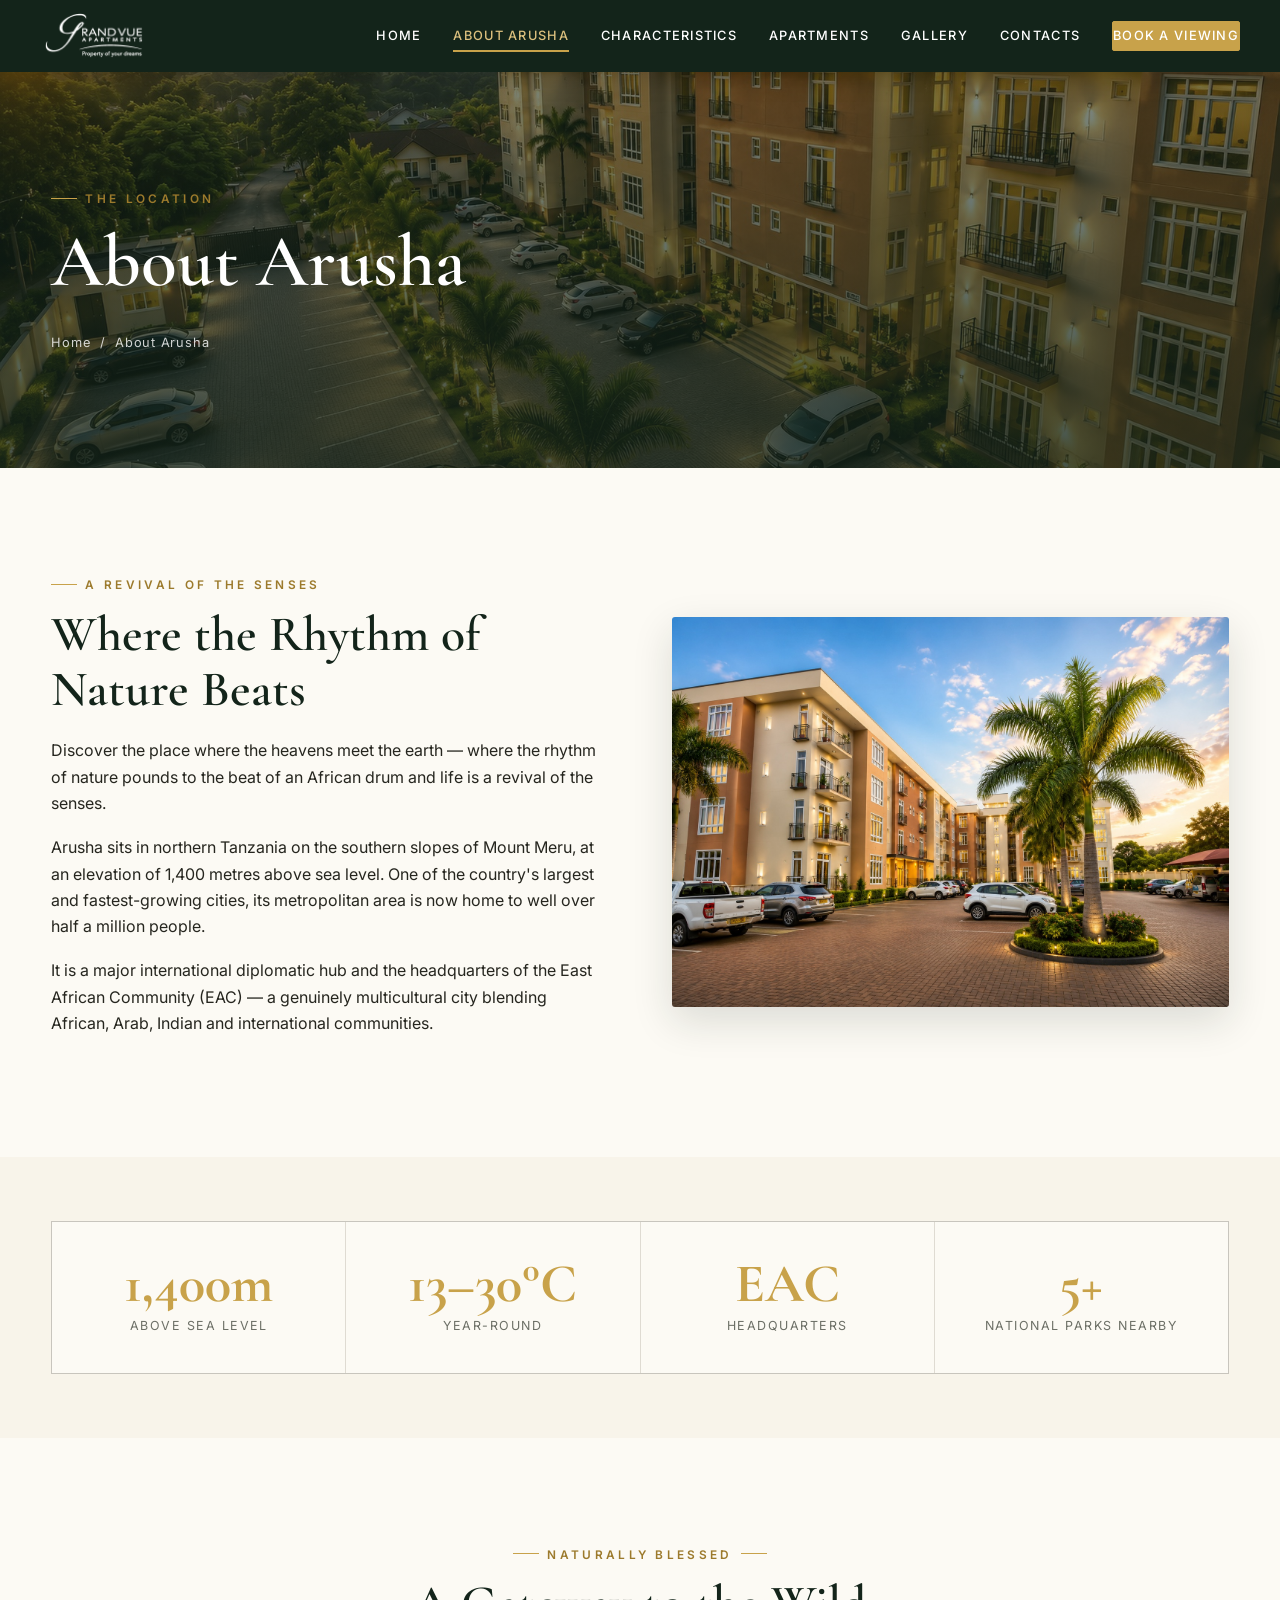
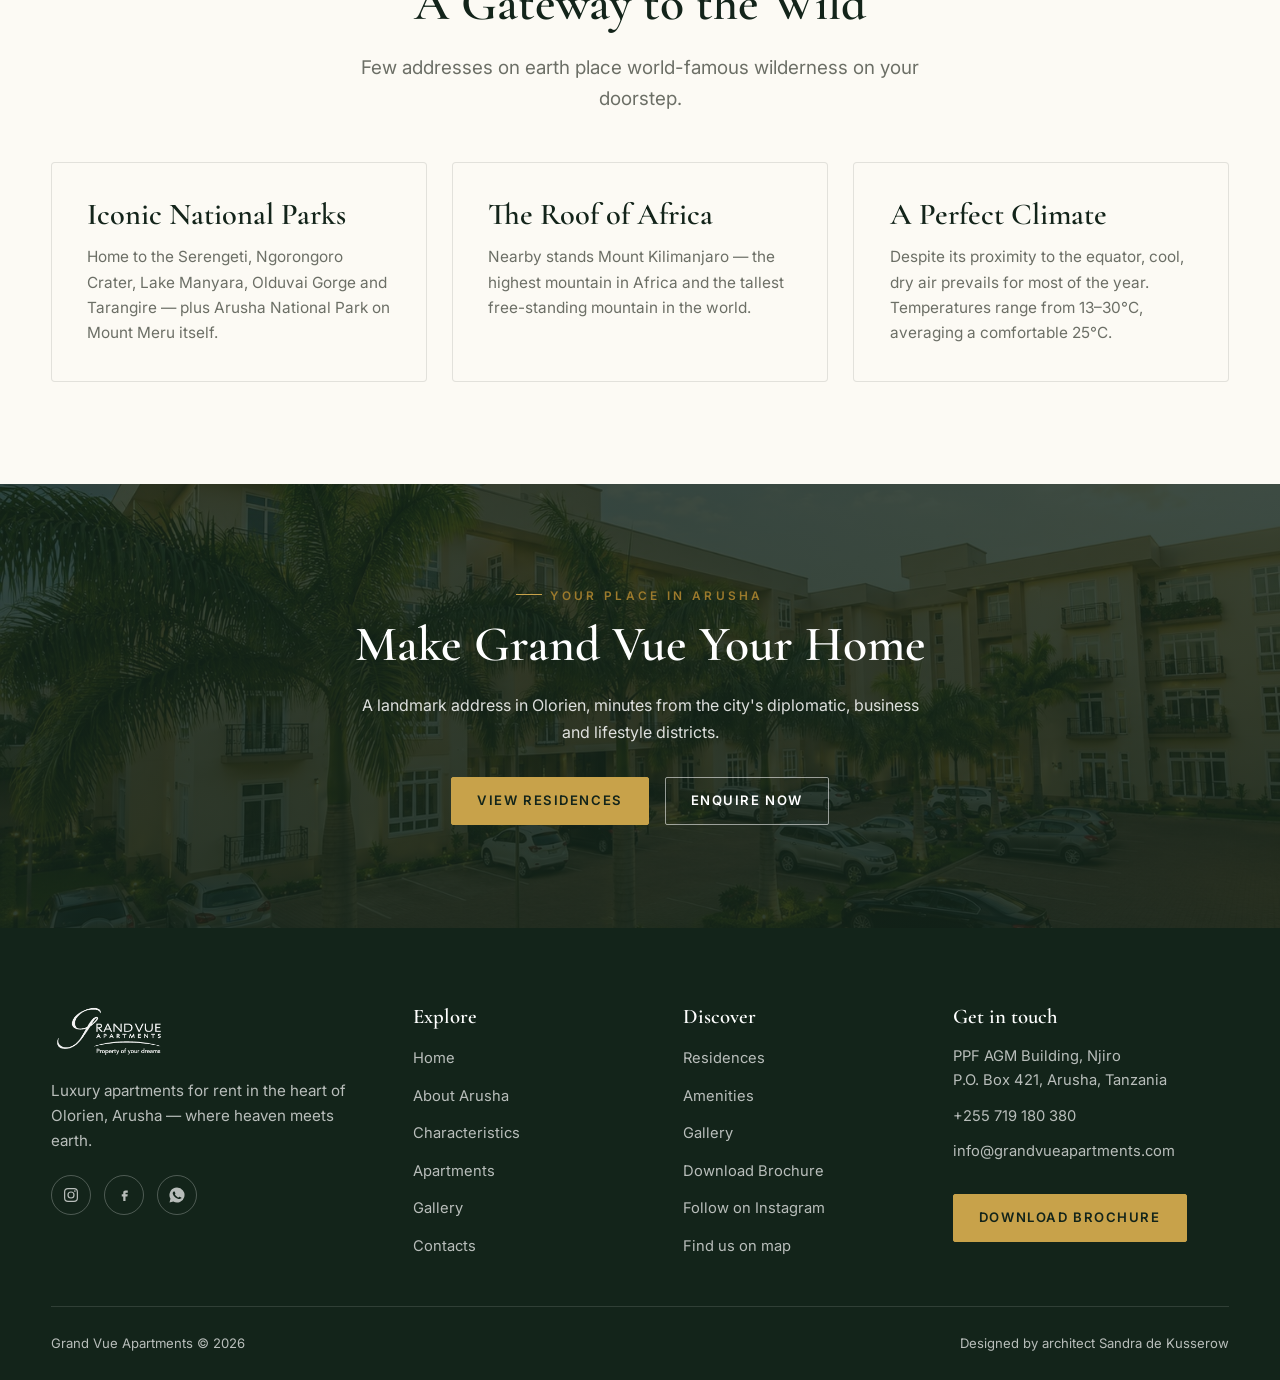
==== about-arusha.html @ 09682415 "Grand Vue site refresh: rental focus, real photography, Instagram integration - Replace old renders " ====
<!DOCTYPE html>
<html lang="en">
<head>
<meta charset="utf-8">
<meta name="viewport" content="width=device-width,initial-scale=1">
<title>About Arusha | Grand Vue Apartments</title>
<meta name="description" content="Arusha — the cool-climate capital of northern Tanzania, headquarters of the East African Community and gateway to the Serengeti, Ngorongoro and Mt. Kilimanjaro.">
<link rel="icon" href="assets/img/logo.png">
<link rel="preconnect" href="https://fonts.googleapis.com">
<link rel="preconnect" href="https://fonts.gstatic.com" crossorigin>
<link href="https://fonts.googleapis.com/css2?family=Cormorant+Garamond:ital,wght@0,500;0,600;1,500;1,600&family=Inter:wght@400;500;600&display=swap" rel="stylesheet">
<link rel="stylesheet" href="assets/css/style.css">
</head>
<body data-page="about-arusha.html" data-solid-header>

<section class="page-banner" style="background-image:url('assets/img/grand-vue-apartments-exterior-aerial-sunset.jpg')">
  <div class="container">
    <span class="eyebrow">The Location</span>
    <h1>About Arusha</h1>
    <p class="crumbs"><a href="index.html">Home</a> &nbsp;/&nbsp; About Arusha</p>
  </div>
</section>

<section class="section">
  <div class="container split">
    <div data-reveal>
      <span class="eyebrow">A Revival of the Senses</span>
      <h2>Where the Rhythm of Nature Beats</h2>
      <p>Discover the place where the heavens meet the earth — where the rhythm of nature pounds to the beat of an African drum and life is a revival of the senses.</p>
      <p>Arusha sits in northern Tanzania on the southern slopes of Mount Meru, at an elevation of 1,400 metres above sea level. One of the country's largest and fastest-growing cities, its metropolitan area is now home to well over half a million people.</p>
      <p>It is a major international diplomatic hub and the headquarters of the East African Community (EAC) — a genuinely multicultural city blending African, Arab, Indian and international communities.</p>
    </div>
    <div class="split-media" data-reveal data-delay="1">
      <img src="assets/img/grand-vue-apartments-exterior-palm-courtyard.jpg" alt="Arusha residential setting at Grand Vue Apartments">
    </div>
  </div>
</section>

<section class="section tight bg-cream">
  <div class="container">
    <div class="stats" data-reveal>
      <div class="stat"><b>1,400m</b><span>Above Sea Level</span></div>
      <div class="stat"><b>13&ndash;30&deg;C</b><span>Year-Round</span></div>
      <div class="stat"><b>EAC</b><span>Headquarters</span></div>
      <div class="stat"><b>5+</b><span>National Parks Nearby</span></div>
    </div>
  </div>
</section>

<section class="section">
  <div class="container">
    <div class="center" data-reveal style="max-width:640px;margin-inline:auto;margin-bottom:3rem">
      <span class="eyebrow">Naturally Blessed</span>
      <h2>A Gateway to the Wild</h2>
      <p class="lead">Few addresses on earth place world-famous wilderness on your doorstep.</p>
    </div>
    <div class="grid grid-3">
      <div class="card" data-reveal>
        <h3>Iconic National Parks</h3>
        <p>Home to the Serengeti, Ngorongoro Crater, Lake Manyara, Olduvai Gorge and Tarangire — plus Arusha National Park on Mount Meru itself.</p>
      </div>
      <div class="card" data-reveal data-delay="1">
        <h3>The Roof of Africa</h3>
        <p>Nearby stands Mount Kilimanjaro — the highest mountain in Africa and the tallest free-standing mountain in the world.</p>
      </div>
      <div class="card" data-reveal data-delay="2">
        <h3>A Perfect Climate</h3>
        <p>Despite its proximity to the equator, cool, dry air prevails for most of the year. Temperatures range from 13&ndash;30&deg;C, averaging a comfortable 25&deg;C.</p>
      </div>
    </div>
  </div>
</section>

<section class="cta-band" style="background-image:url('assets/img/grand-vue-apartments-exterior-front.jpg')">
  <div class="container" data-reveal>
    <span class="eyebrow center" style="display:block">Your Place in Arusha</span>
    <h2>Make Grand Vue Your Home</h2>
    <p>A landmark address in Olorien, minutes from the city's diplomatic, business and lifestyle districts.</p>
    <div class="cta-actions">
      <a href="apartments.html" class="btn btn-gold">View Residences</a>
      <a href="contacts.html" class="btn btn-outline">Enquire Now</a>
    </div>
  </div>
</section>

<script src="assets/js/main.js"></script>
</body>
</html>
---- assets/css/style.css ----
/* ===========================================================
   Grand Vue Apartments — 2026 refresh
   Palette: deep forest green + brass gold + warm cream
   Type: Cormorant Garamond (display) + Inter (body)
   =========================================================== */

:root{
  --green-900:#13241a;
  --green-800:#1c3526;
  --green-700:#274a35;
  --green-600:#356147;
  --gold:#c8a24a;
  --gold-light:#dcc07e;
  --gold-dark:#9c7a2c;
  --cream:#f8f4ea;
  --sand:#efe6d4;
  --paper:#fcfaf4;
  --ink:#26261f;
  --muted:#6c6f66;
  --line:rgba(0,0,0,.10);
  --white:#ffffff;
  --shadow-sm:0 4px 18px rgba(19,36,26,.08);
  --shadow-md:0 14px 40px rgba(19,36,26,.14);
  --header-h:84px;
  --maxw:1200px;
  --ease:cubic-bezier(.22,.61,.36,1);
}

*,*::before,*::after{box-sizing:border-box}
html{scroll-behavior:smooth}
body{
  margin:0;
  font-family:"Inter",-apple-system,BlinkMacSystemFont,"Segoe UI",sans-serif;
  color:var(--ink);
  background:var(--paper);
  line-height:1.65;
  -webkit-font-smoothing:antialiased;
  overflow-x:hidden;
}
img{max-width:100%;display:block}
a{color:inherit;text-decoration:none}
h1,h2,h3,h4{font-family:"Cormorant Garamond",Georgia,serif;font-weight:600;line-height:1.12;margin:0 0 .4em;color:var(--green-900)}
h1{font-size:clamp(2.6rem,6vw,4.6rem)}
h2{font-size:clamp(2rem,4vw,3.1rem)}
h3{font-size:clamp(1.4rem,2.4vw,1.9rem)}
p{margin:0 0 1.1em}
.container{width:min(var(--maxw),92%);margin-inline:auto}
.eyebrow{
  font-family:"Inter",sans-serif;
  font-size:.74rem;letter-spacing:.28em;text-transform:uppercase;
  color:var(--gold-dark);font-weight:600;margin:0 0 .9em;display:inline-block;
}
.eyebrow::before{content:"";display:inline-block;width:26px;height:1px;background:var(--gold);vertical-align:middle;margin-right:.7em;transform:translateY(-2px)}
.lead{font-size:1.18rem;color:var(--muted)}
.center{text-align:center}
.center .eyebrow::after{content:"";display:inline-block;width:26px;height:1px;background:var(--gold);vertical-align:middle;margin-left:.7em;transform:translateY(-2px)}

/* ---------- Buttons ---------- */
.btn{
  display:inline-flex;align-items:center;gap:.55em;
  font-family:"Inter",sans-serif;font-weight:600;font-size:.82rem;
  letter-spacing:.12em;text-transform:uppercase;
  padding:.95em 1.9em;border-radius:2px;cursor:pointer;border:1px solid transparent;
  transition:all .35s var(--ease);
}
.btn-gold{background:var(--gold);color:var(--green-900);border-color:var(--gold)}
.btn-gold:hover{background:var(--gold-dark);border-color:var(--gold-dark);color:#fff;transform:translateY(-2px);box-shadow:var(--shadow-sm)}
.btn-outline{background:transparent;color:#fff;border-color:rgba(255,255,255,.55)}
.btn-outline:hover{background:#fff;color:var(--green-900);border-color:#fff;transform:translateY(-2px)}
.btn-dark{background:var(--green-800);color:#fff;border-color:var(--green-800)}
.btn-dark:hover{background:var(--green-900);transform:translateY(-2px);box-shadow:var(--shadow-sm)}
.btn-ghost{background:transparent;color:var(--green-800);border-color:var(--green-700)}
.btn-ghost:hover{background:var(--green-800);color:#fff;transform:translateY(-2px)}

/* ---------- Header ---------- */
.site-header{
  position:fixed;inset:0 0 auto 0;z-index:100;height:var(--header-h);
  display:flex;align-items:center;
  transition:background .4s var(--ease),box-shadow .4s var(--ease),height .4s var(--ease);
}
.site-header .container{display:flex;align-items:center;justify-content:space-between;gap:1.5rem;width:min(var(--maxw),94%)}
.brand{display:flex;align-items:center;gap:.7rem}
.brand img{height:50px;width:auto;filter:brightness(0) invert(1)}
.nav{display:flex;align-items:center;gap:2rem}
.nav a{
  font-size:.8rem;letter-spacing:.1em;text-transform:uppercase;font-weight:500;
  color:#fff;position:relative;padding:.3em 0;transition:color .3s;
}
.nav a::after{content:"";position:absolute;left:0;bottom:-2px;width:0;height:2px;background:var(--gold);transition:width .3s var(--ease)}
.nav a:hover::after,.nav a.active::after{width:100%}
.nav a.active{color:var(--gold-light)}
.header-cta{display:inline-flex}
/* scrolled state */
.site-header.scrolled{background:var(--green-900);box-shadow:0 6px 24px rgba(0,0,0,.18);height:72px}
/* solid header on interior pages before scroll */
.site-header.solid{background:var(--green-900)}

.nav-toggle{display:none;background:none;border:0;cursor:pointer;width:34px;height:26px;position:relative;z-index:120}
.nav-toggle span{position:absolute;left:0;height:2px;width:100%;background:#fff;transition:.3s var(--ease)}
.nav-toggle span:nth-child(1){top:2px}
.nav-toggle span:nth-child(2){top:12px}
.nav-toggle span:nth-child(3){top:22px}
body.nav-open .nav-toggle span:nth-child(1){top:12px;transform:rotate(45deg)}
body.nav-open .nav-toggle span:nth-child(2){opacity:0}
body.nav-open .nav-toggle span:nth-child(3){top:12px;transform:rotate(-45deg)}

/* ---------- Hero ---------- */
.hero{position:relative;min-height:100vh;display:flex;align-items:center;color:#fff;overflow:hidden}
.hero-slides{position:absolute;inset:0;z-index:0}
.hero-slide{position:absolute;inset:0;background-size:cover;background-position:center;opacity:0;transform:scale(1.08);transition:opacity 1.6s var(--ease),transform 7s linear}
.hero-slide.active{opacity:1;transform:scale(1)}
.hero::after{content:"";position:absolute;inset:0;z-index:1;
  background:linear-gradient(180deg,rgba(19,36,26,.60) 0%,rgba(19,36,26,.42) 38%,rgba(19,36,26,.62) 62%,rgba(19,36,26,.88) 100%)}
.hero-inner{position:relative;z-index:2;width:min(var(--maxw),92%);margin-inline:auto;padding-top:var(--header-h);max-width:880px}
.hero h1{color:#fff;text-shadow:0 2px 30px rgba(0,0,0,.35);margin-bottom:.3em}
.hero .eyebrow{color:var(--gold-light)}
.hero .eyebrow::before{background:var(--gold-light)}
.hero p{font-size:1.22rem;max-width:620px;color:rgba(255,255,255,.92);margin-bottom:2rem}
.hero-actions{display:flex;gap:1rem;flex-wrap:wrap}
.hero-dots{position:absolute;bottom:34px;left:50%;transform:translateX(-50%);z-index:3;display:flex;gap:.7rem}
.hero-dots button{width:11px;height:11px;border-radius:50%;border:1px solid #fff;background:transparent;cursor:pointer;padding:0;transition:.3s}
.hero-dots button.active{background:var(--gold);border-color:var(--gold);transform:scale(1.15)}
.scroll-cue{position:absolute;bottom:30px;right:5%;z-index:3;writing-mode:vertical-rl;font-size:.7rem;letter-spacing:.25em;text-transform:uppercase;color:rgba(255,255,255,.7);display:flex;align-items:center;gap:1rem}
.scroll-cue::after{content:"";width:1px;height:50px;background:rgba(255,255,255,.5);animation:cue 2s var(--ease) infinite}
@keyframes cue{0%{transform:scaleY(0);transform-origin:top}50%{transform:scaleY(1);transform-origin:top}51%{transform-origin:bottom}100%{transform:scaleY(0);transform-origin:bottom}}

/* ---------- Page banner (interior) ---------- */
.page-banner{position:relative;min-height:52vh;display:flex;align-items:center;color:#fff;background-size:cover;background-position:center;margin-bottom:0}
.page-banner::after{content:"";position:absolute;inset:0;background:linear-gradient(180deg,rgba(19,36,26,.5),rgba(19,36,26,.78))}
.page-banner .container{position:relative;z-index:2;padding-top:var(--header-h)}
.page-banner h1{color:#fff}
.crumbs{font-size:.8rem;letter-spacing:.06em;color:rgba(255,255,255,.8)}
.crumbs a:hover{color:var(--gold-light)}

/* ---------- Sections ---------- */
section{position:relative}
.section{padding:clamp(4rem,8vw,7rem) 0}
.section.tight{padding:clamp(3rem,5vw,4.5rem) 0}
.bg-cream{background:var(--cream)}
.bg-sand{background:var(--sand)}
.bg-green{background:var(--green-900);color:rgba(255,255,255,.85)}
.bg-green h1,.bg-green h2,.bg-green h3{color:#fff}
.bg-green .eyebrow{color:var(--gold-light)}

.split{display:grid;grid-template-columns:1fr 1fr;gap:clamp(2rem,5vw,4.5rem);align-items:center}
.split.reverse .split-media{order:2}
.split-media{position:relative}
.split-media img{border-radius:3px;box-shadow:var(--shadow-md);width:100%;height:100%;object-fit:cover}
.split-media .badge{position:absolute;bottom:-26px;right:-18px;background:var(--gold);color:var(--green-900);padding:1.1rem 1.4rem;border-radius:3px;box-shadow:var(--shadow-md);text-align:center}
.split-media .badge b{font-family:"Cormorant Garamond",serif;font-size:2.2rem;display:block;line-height:1}
.split-media .badge span{font-size:.68rem;letter-spacing:.14em;text-transform:uppercase}

/* ---------- Stats ---------- */
.stats{display:grid;grid-template-columns:repeat(4,1fr);gap:1px;background:var(--line);border:1px solid var(--line)}
.stat{background:var(--paper);padding:2.2rem 1rem;text-align:center}
.bg-green .stats{background:rgba(255,255,255,.12);border-color:rgba(255,255,255,.12)}
.bg-green .stat{background:var(--green-900)}
.stat b{font-family:"Cormorant Garamond",serif;font-size:clamp(2.4rem,5vw,3.4rem);color:var(--gold);display:block;line-height:1}
.stat span{font-size:.78rem;letter-spacing:.12em;text-transform:uppercase;color:var(--muted)}
.bg-green .stat span{color:rgba(255,255,255,.7)}

/* ---------- Feature cards ---------- */
.grid{display:grid;gap:1.6rem}
.grid-3{grid-template-columns:repeat(3,1fr)}
.grid-4{grid-template-columns:repeat(4,1fr)}
.grid-2{grid-template-columns:repeat(2,1fr)}
.card{background:var(--paper);border:1px solid var(--line);border-radius:4px;padding:2.2rem;transition:transform .4s var(--ease),box-shadow .4s var(--ease),border-color .4s}
.card:hover{transform:translateY(-6px);box-shadow:var(--shadow-md);border-color:transparent}
.card .ic{width:52px;height:52px;display:grid;place-items:center;border-radius:50%;background:var(--cream);color:var(--green-700);margin-bottom:1.2rem}
.card .ic svg{width:26px;height:26px}
.card h3{margin-bottom:.4em}
.card p{color:var(--muted);margin:0;font-size:.96rem}

/* amenity list */
.amenity-grid{display:grid;grid-template-columns:repeat(3,1fr);gap:1.4rem 2.2rem}
.amenity{display:flex;align-items:flex-start;gap:.9rem;padding-bottom:1.2rem;border-bottom:1px solid var(--line)}
.amenity svg{width:22px;height:22px;color:var(--gold-dark);flex:0 0 auto;margin-top:3px}
.amenity b{display:block;font-family:"Inter",sans-serif;font-weight:600;color:var(--ink)}
.amenity small{color:var(--muted);font-size:.85rem}

/* residences */
.res-card{background:var(--paper);border:1px solid var(--line);border-radius:4px;overflow:hidden;display:flex;flex-direction:column;transition:transform .4s var(--ease),box-shadow .4s var(--ease)}
.res-card:hover{transform:translateY(-6px);box-shadow:var(--shadow-md)}
.res-card .media{aspect-ratio:4/3;overflow:hidden}
.res-card .media img{width:100%;height:100%;object-fit:cover;transition:transform .8s var(--ease)}
.res-card:hover .media img{transform:scale(1.07)}
.res-card .body{padding:1.7rem;display:flex;flex-direction:column;gap:.6rem;flex:1}
.res-card .tag{font-size:.72rem;letter-spacing:.14em;text-transform:uppercase;color:var(--gold-dark);font-weight:600}
.res-card h3{margin:0}
.res-card p{color:var(--muted);font-size:.95rem;margin:0;flex:1}
.res-card .arrow{font-weight:600;color:var(--green-700);font-size:.85rem;letter-spacing:.05em;display:inline-flex;align-items:center;gap:.4em;margin-top:.4rem}
.res-card:hover .arrow{color:var(--gold-dark)}

/* ---------- Gallery ---------- */
.gallery-grid{display:grid;grid-template-columns:repeat(3,1fr);gap:1rem}
.gallery-grid .gitem{position:relative;overflow:hidden;border-radius:4px;cursor:pointer;aspect-ratio:16/10}
.gallery-grid .gitem img{width:100%;height:100%;object-fit:cover;transition:transform .8s var(--ease)}
.gallery-grid .gitem:hover img{transform:scale(1.08)}
.gallery-grid .gitem::after{content:"⤢";position:absolute;inset:0;display:grid;place-items:center;color:#fff;font-size:1.6rem;background:rgba(19,36,26,.35);opacity:0;transition:.4s}
.gallery-grid .gitem:hover::after{opacity:1}
.gallery-grid .wide{grid-column:span 2}

/* lightbox */
.lightbox{position:fixed;inset:0;z-index:200;background:rgba(10,18,13,.94);display:none;align-items:center;justify-content:center;padding:4vw}
.lightbox.open{display:flex}
.lightbox img{max-width:92vw;max-height:86vh;border-radius:3px;box-shadow:0 20px 60px rgba(0,0,0,.5)}
.lightbox .lb-close,.lightbox .lb-nav{position:absolute;background:rgba(255,255,255,.12);border:1px solid rgba(255,255,255,.3);color:#fff;width:50px;height:50px;border-radius:50%;cursor:pointer;font-size:1.3rem;display:grid;place-items:center;transition:.3s}
.lightbox .lb-close:hover,.lightbox .lb-nav:hover{background:var(--gold);color:var(--green-900);border-color:var(--gold)}
.lightbox .lb-close{top:24px;right:24px}
.lightbox .lb-prev{left:24px;top:50%;transform:translateY(-50%)}
.lightbox .lb-next{right:24px;top:50%;transform:translateY(-50%)}

/* ---------- Instagram strip ---------- */
.ig-strip{display:grid;grid-template-columns:repeat(5,1fr);gap:.8rem}
.ig-strip a{position:relative;display:block;overflow:hidden;border-radius:4px;aspect-ratio:1/1}
.ig-strip img{width:100%;height:100%;object-fit:cover;transition:transform .8s var(--ease)}
.ig-strip a:hover img{transform:scale(1.08)}
.ig-strip a::after{content:"";position:absolute;inset:0;background:rgba(19,36,26,.45);opacity:0;transition:.4s}
.ig-strip a:hover::after{opacity:1}
.ig-strip a .ig-ic{position:absolute;inset:0;display:grid;place-items:center;z-index:2;color:#fff;opacity:0;transition:.4s}
.ig-strip a:hover .ig-ic{opacity:1}
.ig-strip a .ig-ic svg{width:30px;height:30px}
@media(max-width:960px){.ig-strip{grid-template-columns:repeat(3,1fr)}.ig-strip a:nth-child(n+7){display:none}}
@media(max-width:720px){.ig-strip{grid-template-columns:repeat(2,1fr)}}

/* ---------- Architect quote ---------- */
.quote{max-width:820px;margin-inline:auto;text-align:center}
.quote blockquote{font-family:"Cormorant Garamond",serif;font-size:clamp(1.5rem,3vw,2.1rem);line-height:1.4;color:var(--green-900);font-style:italic;margin:0 0 1rem}
.quote .by{font-size:.85rem;letter-spacing:.16em;text-transform:uppercase;color:var(--gold-dark);font-weight:600}

/* ---------- CTA band ---------- */
.cta-band{position:relative;color:#fff;text-align:center;background-size:cover;background-position:center;padding:clamp(4rem,8vw,6.5rem) 0}
.cta-band::after{content:"";position:absolute;inset:0;background:linear-gradient(rgba(19,36,26,.82),rgba(19,36,26,.88))}
.cta-band .container{position:relative;z-index:2}
.cta-band h2{color:#fff}
.cta-band p{color:rgba(255,255,255,.85);max-width:560px;margin-inline:auto 0;margin-inline:auto;margin-bottom:2rem}
.cta-actions{display:flex;gap:1rem;justify-content:center;flex-wrap:wrap}

/* ---------- Contact ---------- */
.contact-grid{display:grid;grid-template-columns:1.1fr .9fr;gap:clamp(2rem,5vw,4rem);align-items:start}
.form-field{margin-bottom:1.2rem}
.form-field label{display:block;font-size:.78rem;letter-spacing:.1em;text-transform:uppercase;font-weight:600;color:var(--muted);margin-bottom:.45rem}
.form-field input,.form-field select,.form-field textarea{
  width:100%;padding:.85rem 1rem;border:1px solid var(--line);border-radius:3px;
  font-family:inherit;font-size:.97rem;background:#fff;color:var(--ink);transition:border-color .3s,box-shadow .3s;
}
.form-field input:focus,.form-field select:focus,.form-field textarea:focus{outline:none;border-color:var(--gold);box-shadow:0 0 0 3px rgba(200,162,74,.18)}
.form-row{display:grid;grid-template-columns:1fr 1fr;gap:1.2rem}
.contact-info{background:var(--green-900);color:rgba(255,255,255,.85);padding:2.4rem;border-radius:4px}
.contact-info h3{color:#fff}
.contact-info .ci{display:flex;gap:1rem;align-items:flex-start;padding:1rem 0;border-bottom:1px solid rgba(255,255,255,.12)}
.contact-info .ci:last-child{border-bottom:0}
.contact-info .ci svg{width:22px;height:22px;color:var(--gold);flex:0 0 auto;margin-top:3px}
.contact-info .ci small{display:block;font-size:.72rem;letter-spacing:.12em;text-transform:uppercase;color:rgba(255,255,255,.55)}
.contact-info .ci a,.contact-info .ci span{color:#fff;font-size:1rem}
.contact-info .ci a:hover{color:var(--gold-light)}
.map-embed{margin-top:0;border-radius:4px;overflow:hidden;box-shadow:var(--shadow-sm);line-height:0}
.map-embed iframe{width:100%;height:420px;border:0}
.wa-link{display:inline-flex;align-items:center;gap:.5em;margin-top:1.4rem;color:var(--gold-light);font-weight:600;font-size:.9rem}
.wa-link:hover{color:#fff}
.form-note{font-size:.82rem;color:var(--muted);margin-top:.4rem}

/* ---------- Footer ---------- */
.site-footer{background:var(--green-900);color:rgba(255,255,255,.7);padding-top:clamp(3.5rem,6vw,5rem)}
.footer-top{display:grid;grid-template-columns:1.4fr 1fr 1fr 1.2fr;gap:2.5rem;padding-bottom:3rem;border-bottom:1px solid rgba(255,255,255,.12)}
.site-footer h4{color:#fff;font-size:1.3rem;margin-bottom:1rem}
.site-footer .ftagline{max-width:300px;font-size:.95rem}
.site-footer img.flogo{height:54px;margin-bottom:1.2rem;filter:brightness(0) invert(1);opacity:.95}
.fmenu{list-style:none;padding:0;margin:0;display:flex;flex-direction:column;gap:.7rem}
.fmenu a{font-size:.92rem;transition:color .3s}
.fmenu a:hover{color:var(--gold-light);padding-left:6px}
.fcontact p{font-size:.92rem;margin-bottom:.7rem}
.fcontact a:hover{color:var(--gold-light)}
.fbrochure{margin-top:1.2rem}
.fsocial{display:flex;gap:.8rem;margin-top:1.4rem}
.fsocial a{width:40px;height:40px;border:1px solid rgba(255,255,255,.25);border-radius:50%;display:grid;place-items:center;transition:.3s}
.fsocial a:hover{background:var(--gold);border-color:var(--gold);color:var(--green-900)}
.fsocial svg{width:18px;height:18px}
.footer-bottom{display:flex;justify-content:space-between;align-items:center;flex-wrap:wrap;gap:1rem;padding:1.6rem 0;font-size:.82rem}
.footer-bottom a:hover{color:var(--gold-light)}

/* ---------- Reveal animation ---------- */
[data-reveal]{opacity:0;transform:translateY(30px);transition:opacity .8s var(--ease),transform .8s var(--ease)}
[data-reveal].in{opacity:1;transform:none}
[data-reveal][data-delay="1"]{transition-delay:.12s}
[data-reveal][data-delay="2"]{transition-delay:.24s}
[data-reveal][data-delay="3"]{transition-delay:.36s}

/* ---------- Responsive ---------- */
@media(max-width:960px){
  .grid-4{grid-template-columns:repeat(2,1fr)}
  .grid-3{grid-template-columns:repeat(2,1fr)}
  .amenity-grid{grid-template-columns:repeat(2,1fr)}
  .footer-top{grid-template-columns:1fr 1fr}
  .split{grid-template-columns:1fr}
  .split.reverse .split-media{order:0}
  .split-media .badge{right:18px}
  .contact-grid{grid-template-columns:1fr}
  .gallery-grid .wide{grid-column:span 1}
}
@media(max-width:720px){
  :root{--header-h:70px}
  .nav-toggle{display:block}
  .header-cta{display:none}
  .nav{
    position:fixed;inset:0;background:var(--green-900);flex-direction:column;justify-content:center;
    gap:1.8rem;transform:translateX(100%);transition:transform .45s var(--ease);
  }
  body.nav-open .nav{transform:none}
  .nav a{font-size:1.1rem;color:#fff}
  .stats{grid-template-columns:repeat(2,1fr)}
  .grid-3,.grid-4,.grid-2,.amenity-grid{grid-template-columns:1fr}
  .gallery-grid{grid-template-columns:1fr 1fr}
  .form-row{grid-template-columns:1fr}
  .footer-top{grid-template-columns:1fr}
  .hero p{font-size:1.05rem}
}
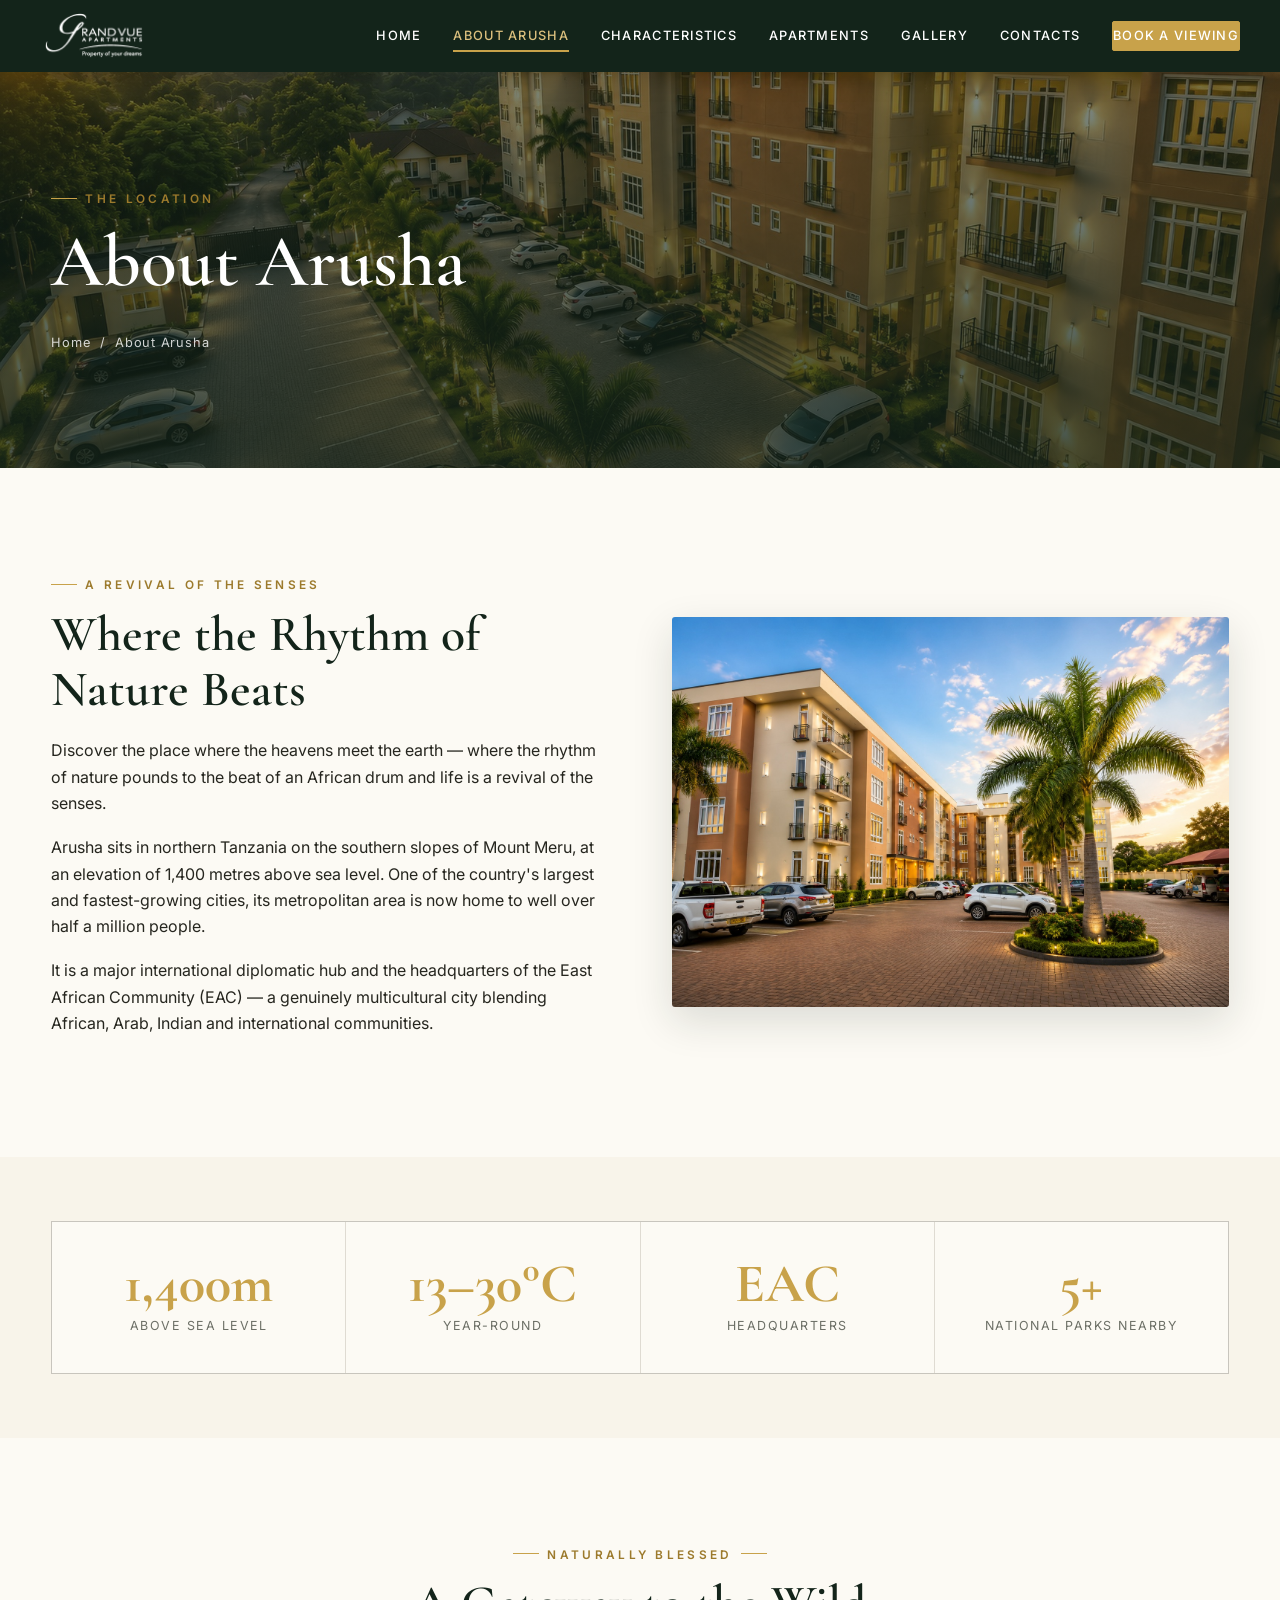
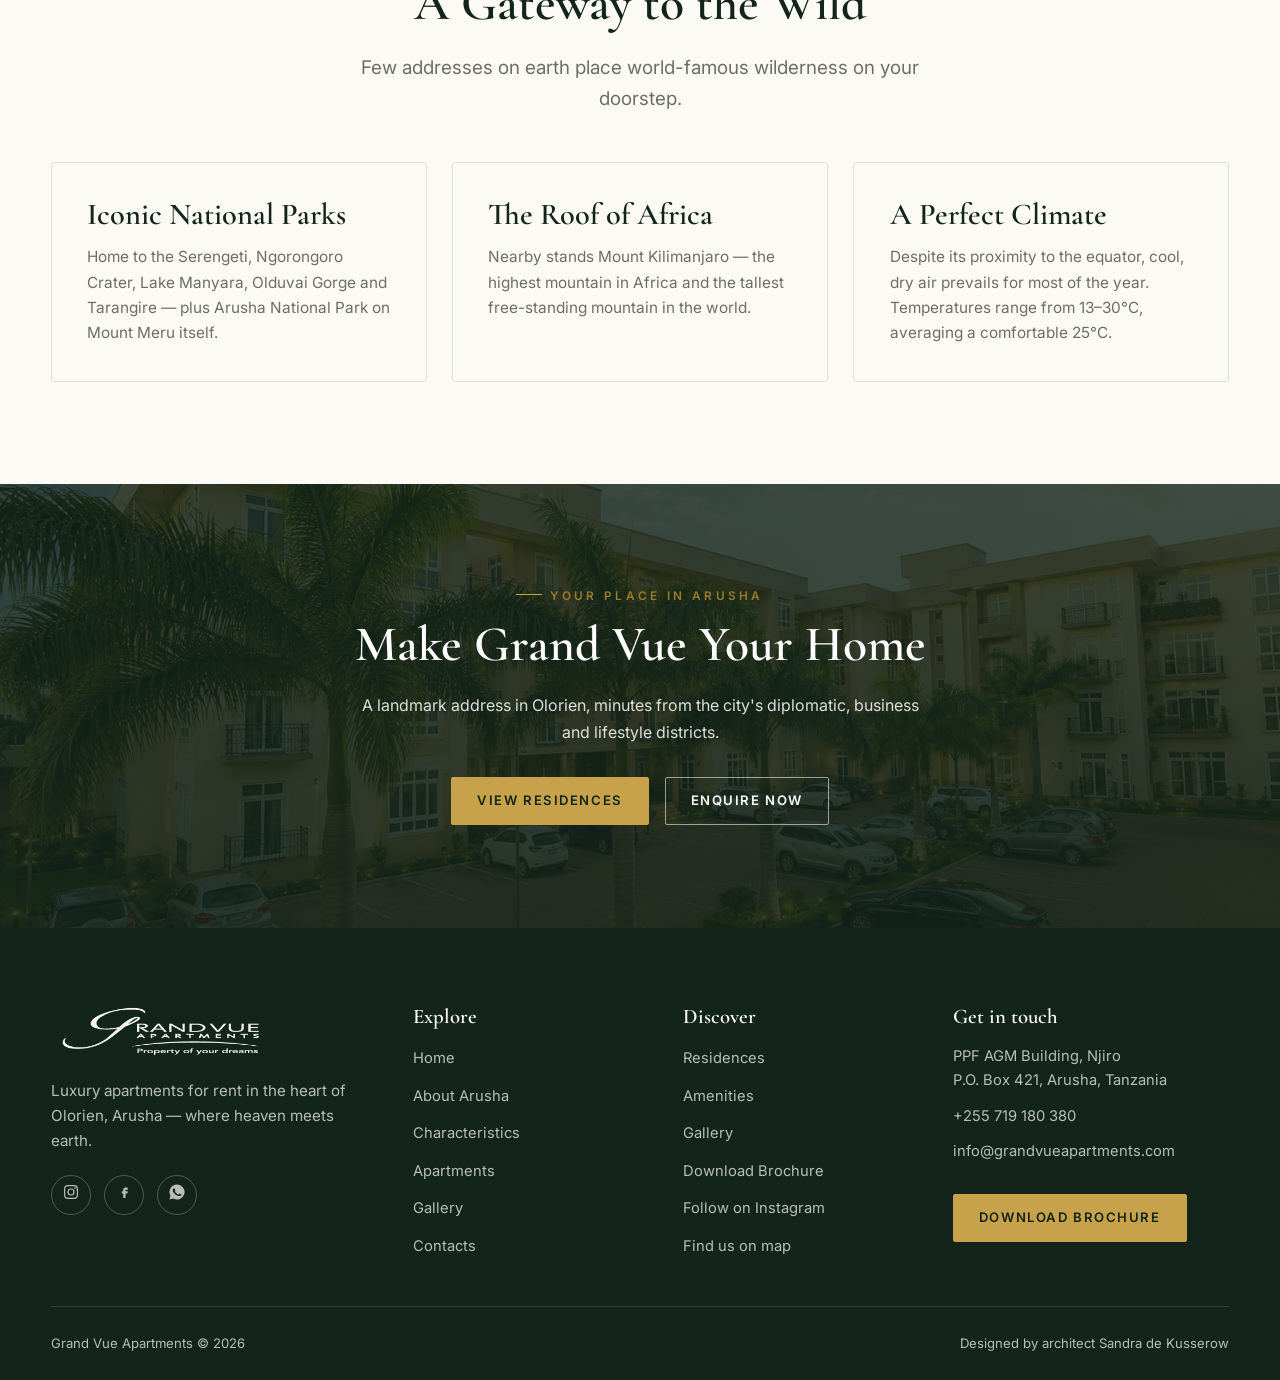
==== commit e88cbb28: "AI/SEO optimization: static markup, structured data, social previews - Render header, nav and footer" ====
--- a/about-arusha.html
+++ b/about-arusha.html
@@ -10,8 +10,117 @@
 <link rel="preconnect" href="https://fonts.gstatic.com" crossorigin>
 <link href="https://fonts.googleapis.com/css2?family=Cormorant+Garamond:ital,wght@0,500;0,600;1,500;1,600&family=Inter:wght@400;500;600&display=swap" rel="stylesheet">
 <link rel="stylesheet" href="assets/css/style.css">
+<link rel="canonical" href="https://www.grandvueapartments.com/about-arusha.html">
+<meta property="og:type" content="website">
+<meta property="og:site_name" content="Grand Vue Apartments">
+<meta property="og:title" content="About Arusha | Grand Vue Apartments">
+<meta property="og:description" content="Arusha — the cool-climate capital of northern Tanzania, headquarters of the East African Community and gateway to the Serengeti, Ngorongoro and Mt. Kilimanjaro.">
+<meta property="og:url" content="https://www.grandvueapartments.com/about-arusha.html">
+<meta property="og:image" content="https://garvchadha11-dev.github.io/grandvue-site/assets/img/grand-vue-apartments-exterior-front.jpg">
+<meta property="og:image:width" content="1537">
+<meta property="og:image:height" content="1023">
+<meta property="og:image:alt" content="Grand Vue Apartments exterior, Olorien, Arusha">
+<meta name="twitter:card" content="summary_large_image">
+<script type="application/ld+json">
+{
+ "@context": "https://schema.org",
+ "@type": "ApartmentComplex",
+ "name": "Grand Vue Apartments",
+ "description": "55 luxury residences for rent in the heart of Olorien, Arusha, Tanzania \u2014 furnished and unfurnished apartments from one-bedroom studios to five-bedroom duplexes, with swimming pool, gym, landscaped gardens and views of Mt. Meru and Mt. Kilimanjaro.",
+ "url": "https://www.grandvueapartments.com/",
+ "telephone": "+255719180380",
+ "email": "info@grandvueapartments.com",
+ "numberOfAccommodationUnits": 55,
+ "address": {
+  "@type": "PostalAddress",
+  "streetAddress": "PPF AGM Building, Njiro",
+  "postOfficeBoxNumber": "421",
+  "addressLocality": "Arusha",
+  "addressCountry": "TZ"
+ },
+ "sameAs": [
+  "https://www.instagram.com/grandvueapartments/",
+  "https://www.facebook.com/GrandVueApartmentsLimited"
+ ],
+ "image": [
+  "https://www.grandvueapartments.com/assets/img/grand-vue-apartments-exterior-front.jpg",
+  "https://www.grandvueapartments.com/assets/img/grand-vue-apartments-exterior-palm-courtyard.jpg",
+  "https://www.grandvueapartments.com/assets/img/grand-vue-apartments-swimming-pool.jpg"
+ ],
+ "amenityFeature": [
+  {
+   "@type": "LocationFeatureSpecification",
+   "name": "Swimming Pool",
+   "value": true
+  },
+  {
+   "@type": "LocationFeatureSpecification",
+   "name": "Gymnasium",
+   "value": true
+  },
+  {
+   "@type": "LocationFeatureSpecification",
+   "name": "Landscaped Gardens",
+   "value": true
+  },
+  {
+   "@type": "LocationFeatureSpecification",
+   "name": "Roof Terrace",
+   "value": true
+  },
+  {
+   "@type": "LocationFeatureSpecification",
+   "name": "Back-Up Generator",
+   "value": true
+  },
+  {
+   "@type": "LocationFeatureSpecification",
+   "name": "24/7 Security",
+   "value": true
+  },
+  {
+   "@type": "LocationFeatureSpecification",
+   "name": "Secure Parking",
+   "value": true
+  },
+  {
+   "@type": "LocationFeatureSpecification",
+   "name": "Passenger Lifts",
+   "value": true
+  },
+  {
+   "@type": "LocationFeatureSpecification",
+   "name": "Borehole Water Supply",
+   "value": true
+  },
+  {
+   "@type": "LocationFeatureSpecification",
+   "name": "Furnished Options",
+   "value": true
+  }
+ ]
+}
+</script>
 </head>
 <body data-page="about-arusha.html" data-solid-header>
+
+<header class="site-header solid">
+  <div class="container">
+    <a href="index.html" class="brand" aria-label="Grand Vue Apartments home">
+      <img src="assets/img/logo.png" alt="Grand Vue Apartments" width="214" height="102">
+    </a>
+    <nav class="nav" aria-label="Main menu">
+      <a href="index.html">Home</a>
+      <a href="about-arusha.html" class="active">About Arusha</a>
+      <a href="characteristics.html">Characteristics</a>
+      <a href="apartments.html">Apartments</a>
+      <a href="gallery.html">Gallery</a>
+      <a href="contacts.html">Contacts</a>
+      <a href="contacts.html" class="btn btn-gold header-cta">Book a Viewing</a>
+    </nav>
+    <button class="nav-toggle" aria-label="Toggle menu" aria-expanded="false"><span></span><span></span><span></span></button>
+  </div>
+</header>
 
 <section class="page-banner" style="background-image:url('assets/img/grand-vue-apartments-exterior-aerial-sunset.jpg')">
   <div class="container">
@@ -31,7 +140,7 @@
       <p>It is a major international diplomatic hub and the headquarters of the East African Community (EAC) — a genuinely multicultural city blending African, Arab, Indian and international communities.</p>
     </div>
     <div class="split-media" data-reveal data-delay="1">
-      <img src="assets/img/grand-vue-apartments-exterior-palm-courtyard.jpg" alt="Arusha residential setting at Grand Vue Apartments">
+      <img src="assets/img/grand-vue-apartments-exterior-palm-courtyard.jpg" alt="Arusha residential setting at Grand Vue Apartments" width="1498" height="1050">
     </div>
   </div>
 </section>
@@ -83,6 +192,47 @@
   </div>
 </section>
 
+<footer class="site-footer">
+  <div class="container">
+    <div class="footer-top">
+      <div>
+        <img class="flogo" src="assets/img/logo.png" alt="Grand Vue Apartments" width="214" height="102">
+        <p class="ftagline">Luxury apartments for rent in the heart of Olorien, Arusha — where heaven meets earth.</p>
+        <div class="fsocial">
+          <a href="https://www.instagram.com/grandvueapartments/" target="_blank" rel="noopener" aria-label="Instagram"><span data-icon="ig"></span></a>
+          <a href="https://www.facebook.com/GrandVueApartmentsLimited" target="_blank" rel="noopener" aria-label="Facebook"><span data-icon="fb"></span></a>
+          <a href="https://wa.me/255719180380" target="_blank" rel="noopener" aria-label="WhatsApp"><span data-icon="wa"></span></a>
+        </div>
+      </div>
+      <div><h4>Explore</h4><ul class="fmenu">
+        <li><a href="index.html">Home</a></li>
+        <li><a href="about-arusha.html">About Arusha</a></li>
+        <li><a href="characteristics.html">Characteristics</a></li>
+        <li><a href="apartments.html">Apartments</a></li>
+        <li><a href="gallery.html">Gallery</a></li>
+        <li><a href="contacts.html">Contacts</a></li>
+      </ul></div>
+      <div><h4>Discover</h4><ul class="fmenu">
+        <li><a href="apartments.html">Residences</a></li>
+        <li><a href="characteristics.html">Amenities</a></li>
+        <li><a href="gallery.html">Gallery</a></li>
+        <li><a href="assets/GVA-Brochure.pdf" target="_blank" rel="noopener">Download Brochure</a></li>
+        <li><a href="https://www.instagram.com/grandvueapartments/" target="_blank" rel="noopener">Follow on Instagram</a></li>
+        <li><a href="contacts.html#map">Find us on map</a></li>
+      </ul></div>
+      <div class="fcontact"><h4>Get in touch</h4>
+        <p>PPF AGM Building, Njiro<br>P.O. Box 421, Arusha, Tanzania</p>
+        <p><a href="tel:+255719180380">+255 719 180 380</a></p>
+        <p><a href="mailto:info@grandvueapartments.com">info@grandvueapartments.com</a></p>
+        <a class="btn btn-gold fbrochure" href="assets/GVA-Brochure.pdf" target="_blank" rel="noopener">Download Brochure</a>
+      </div>
+    </div>
+    <div class="footer-bottom">
+      <span>Grand Vue Apartments &copy; 2026</span>
+      <span>Designed by architect <a href="https://www.sandradekusserow.com/" target="_blank" rel="noopener">Sandra de Kusserow</a></span>
+    </div>
+  </div>
+</footer>
 <script src="assets/js/main.js"></script>
 </body>
 </html>
--- a/assets/css/style.css
+++ b/assets/css/style.css
@@ -301,7 +301,7 @@
 @media(max-width:720px){
   :root{--header-h:70px}
   .nav-toggle{display:block}
-  .header-cta{display:none}
+  .nav .header-cta{margin-top:1.2rem}
   .nav{
     position:fixed;inset:0;background:var(--green-900);flex-direction:column;justify-content:center;
     gap:1.8rem;transform:translateX(100%);transition:transform .45s var(--ease);
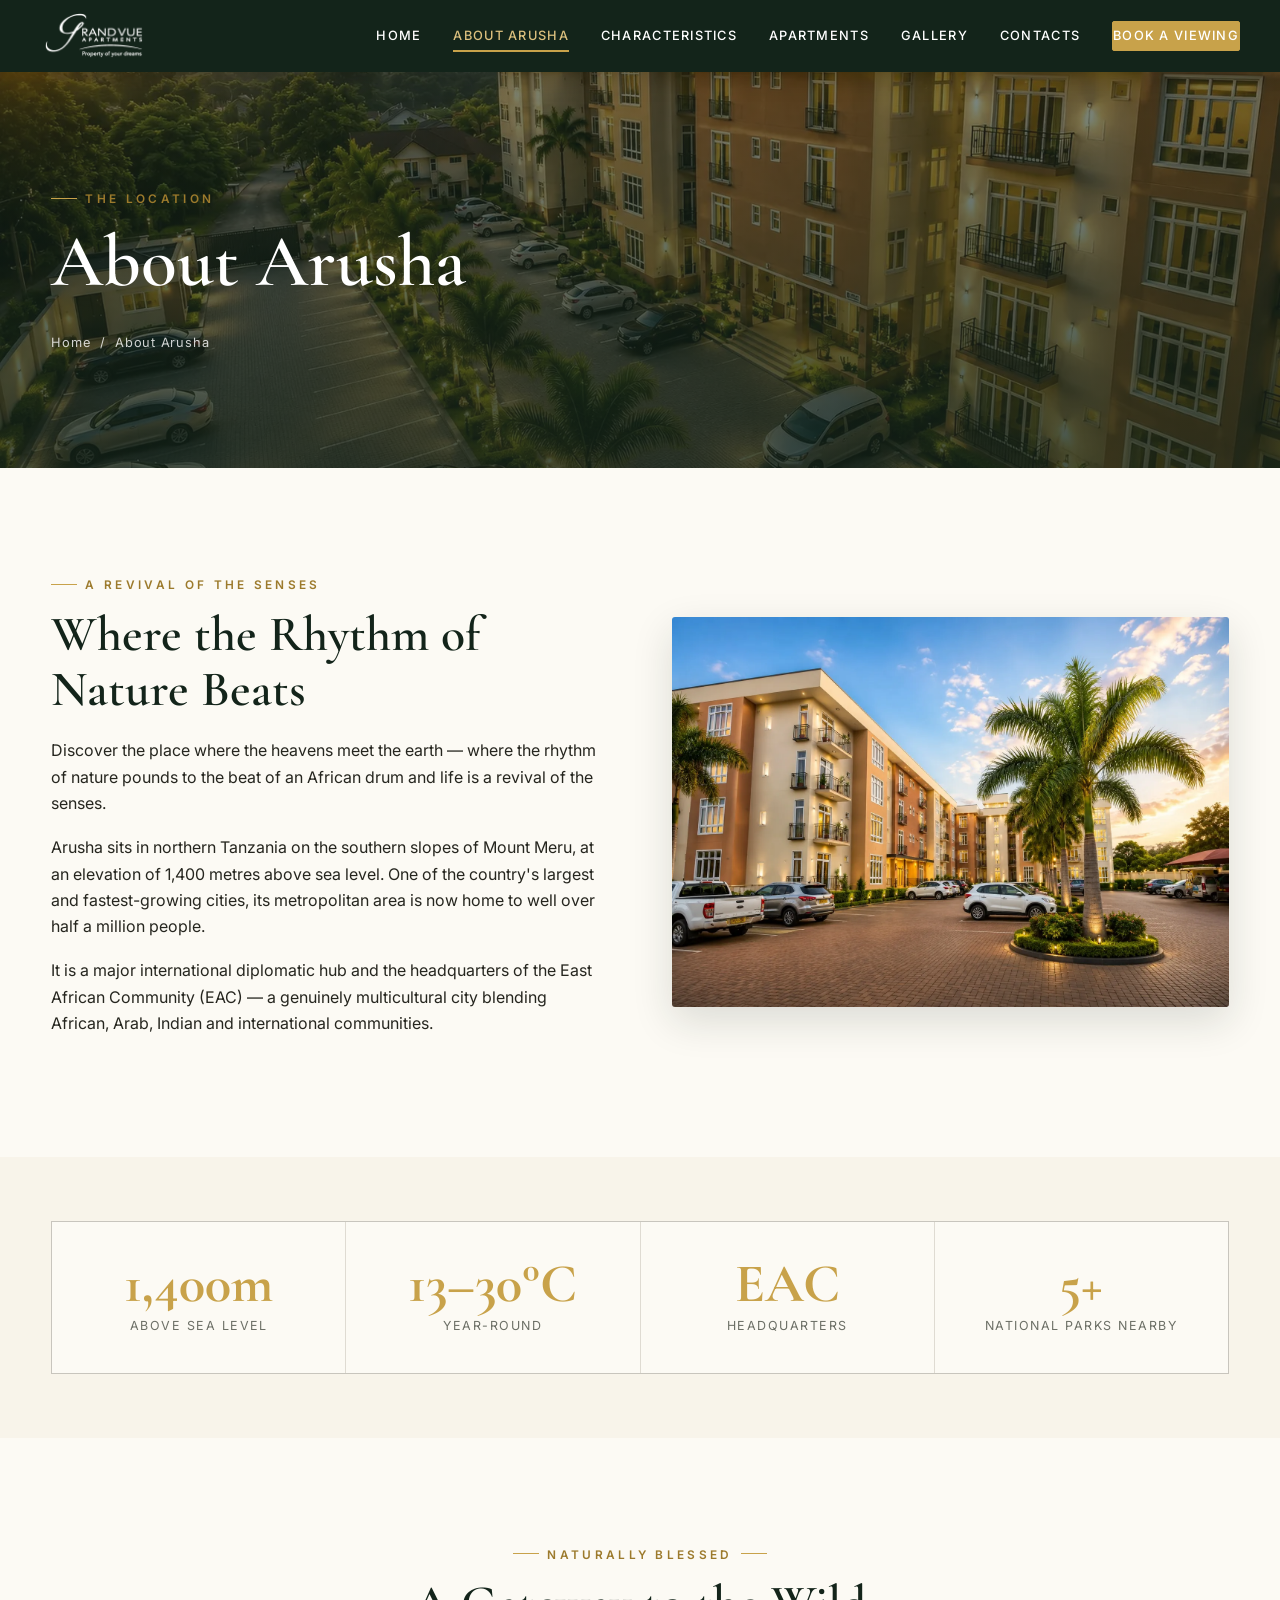
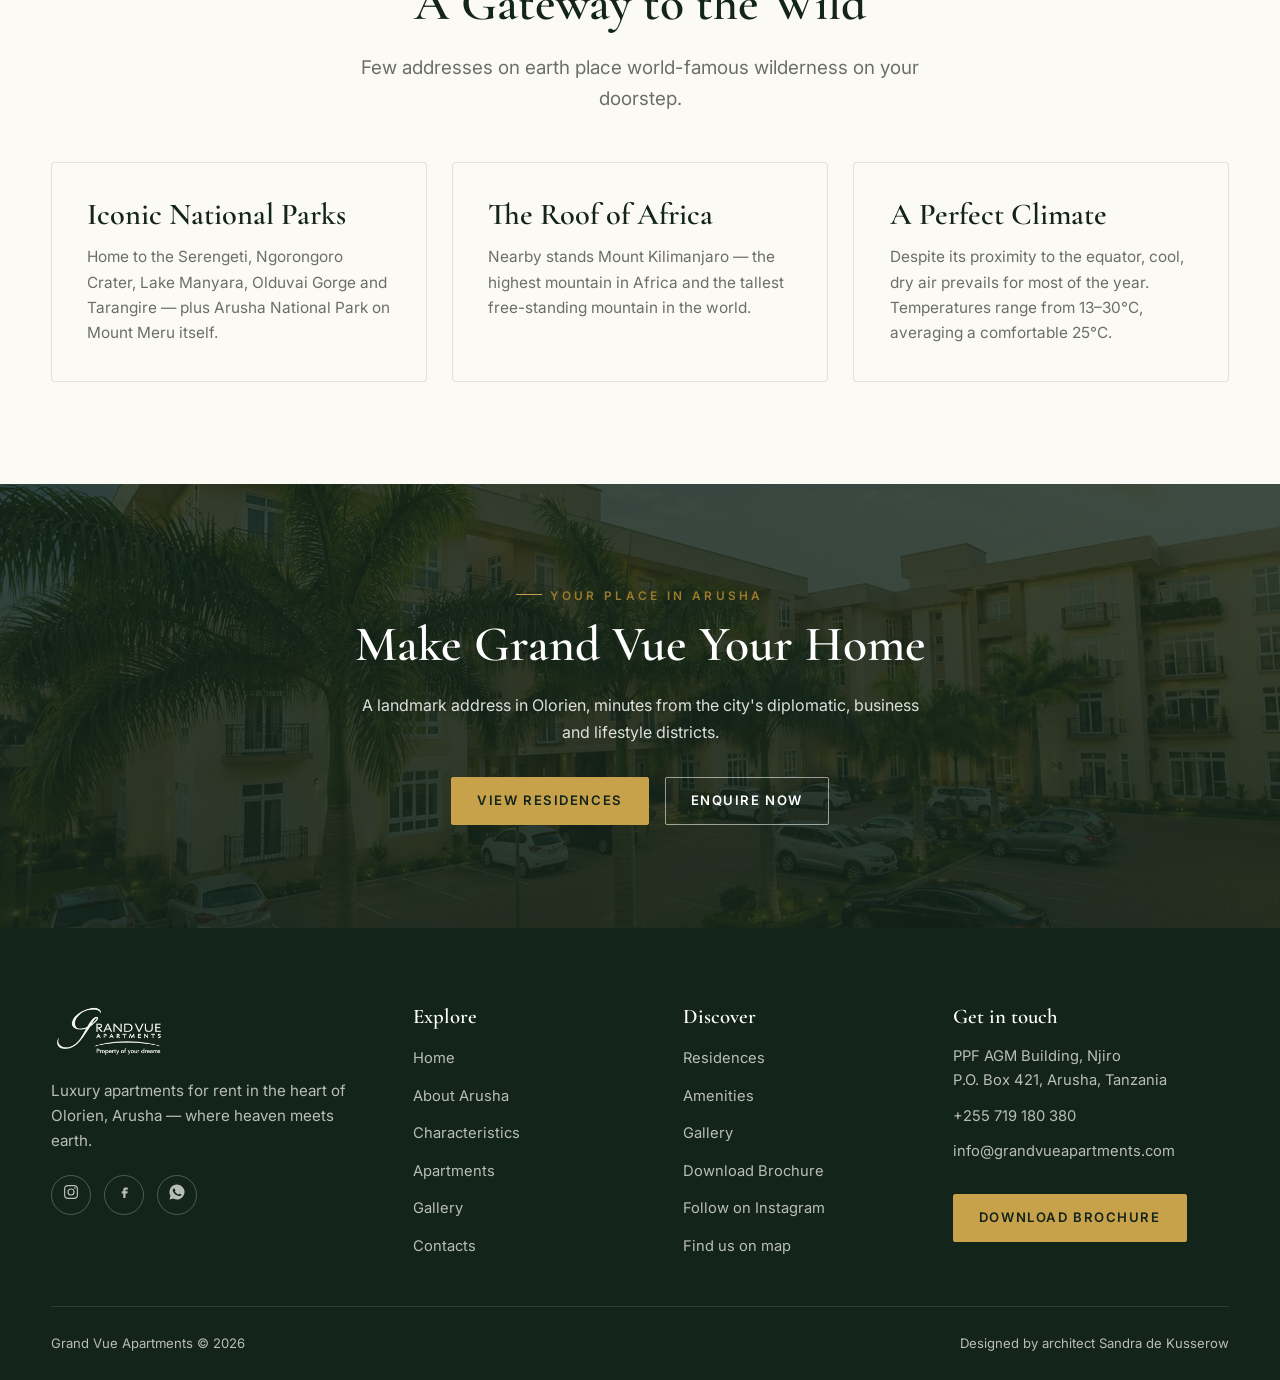
==== commit 2537752a: "Convert site images to WebP (3-4x smaller), preload hero image - All 12 photos now served as resized" ====
--- a/about-arusha.html
+++ b/about-arusha.html
@@ -122,7 +122,7 @@
   </div>
 </header>
 
-<section class="page-banner" style="background-image:url('assets/img/grand-vue-apartments-exterior-aerial-sunset.jpg')">
+<section class="page-banner" style="background-image:url('assets/img/grand-vue-apartments-exterior-aerial-sunset.webp')">
   <div class="container">
     <span class="eyebrow">The Location</span>
     <h1>About Arusha</h1>
@@ -140,7 +140,7 @@
       <p>It is a major international diplomatic hub and the headquarters of the East African Community (EAC) — a genuinely multicultural city blending African, Arab, Indian and international communities.</p>
     </div>
     <div class="split-media" data-reveal data-delay="1">
-      <img src="assets/img/grand-vue-apartments-exterior-palm-courtyard.jpg" alt="Arusha residential setting at Grand Vue Apartments" width="1498" height="1050">
+      <img src="assets/img/grand-vue-apartments-exterior-palm-courtyard.webp" alt="Arusha residential setting at Grand Vue Apartments" width="1498" height="1050">
     </div>
   </div>
 </section>
@@ -180,7 +180,7 @@
   </div>
 </section>
 
-<section class="cta-band" style="background-image:url('assets/img/grand-vue-apartments-exterior-front.jpg')">
+<section class="cta-band" style="background-image:url('assets/img/grand-vue-apartments-exterior-front.webp')">
   <div class="container" data-reveal>
     <span class="eyebrow center" style="display:block">Your Place in Arusha</span>
     <h2>Make Grand Vue Your Home</h2>
--- a/assets/css/style.css
+++ b/assets/css/style.css
@@ -265,7 +265,7 @@
 .footer-top{display:grid;grid-template-columns:1.4fr 1fr 1fr 1.2fr;gap:2.5rem;padding-bottom:3rem;border-bottom:1px solid rgba(255,255,255,.12)}
 .site-footer h4{color:#fff;font-size:1.3rem;margin-bottom:1rem}
 .site-footer .ftagline{max-width:300px;font-size:.95rem}
-.site-footer img.flogo{height:54px;margin-bottom:1.2rem;filter:brightness(0) invert(1);opacity:.95}
+.site-footer img.flogo{height:54px;width:auto;margin-bottom:1.2rem;filter:brightness(0) invert(1);opacity:.95}
 .fmenu{list-style:none;padding:0;margin:0;display:flex;flex-direction:column;gap:.7rem}
 .fmenu a{font-size:.92rem;transition:color .3s}
 .fmenu a:hover{color:var(--gold-light);padding-left:6px}
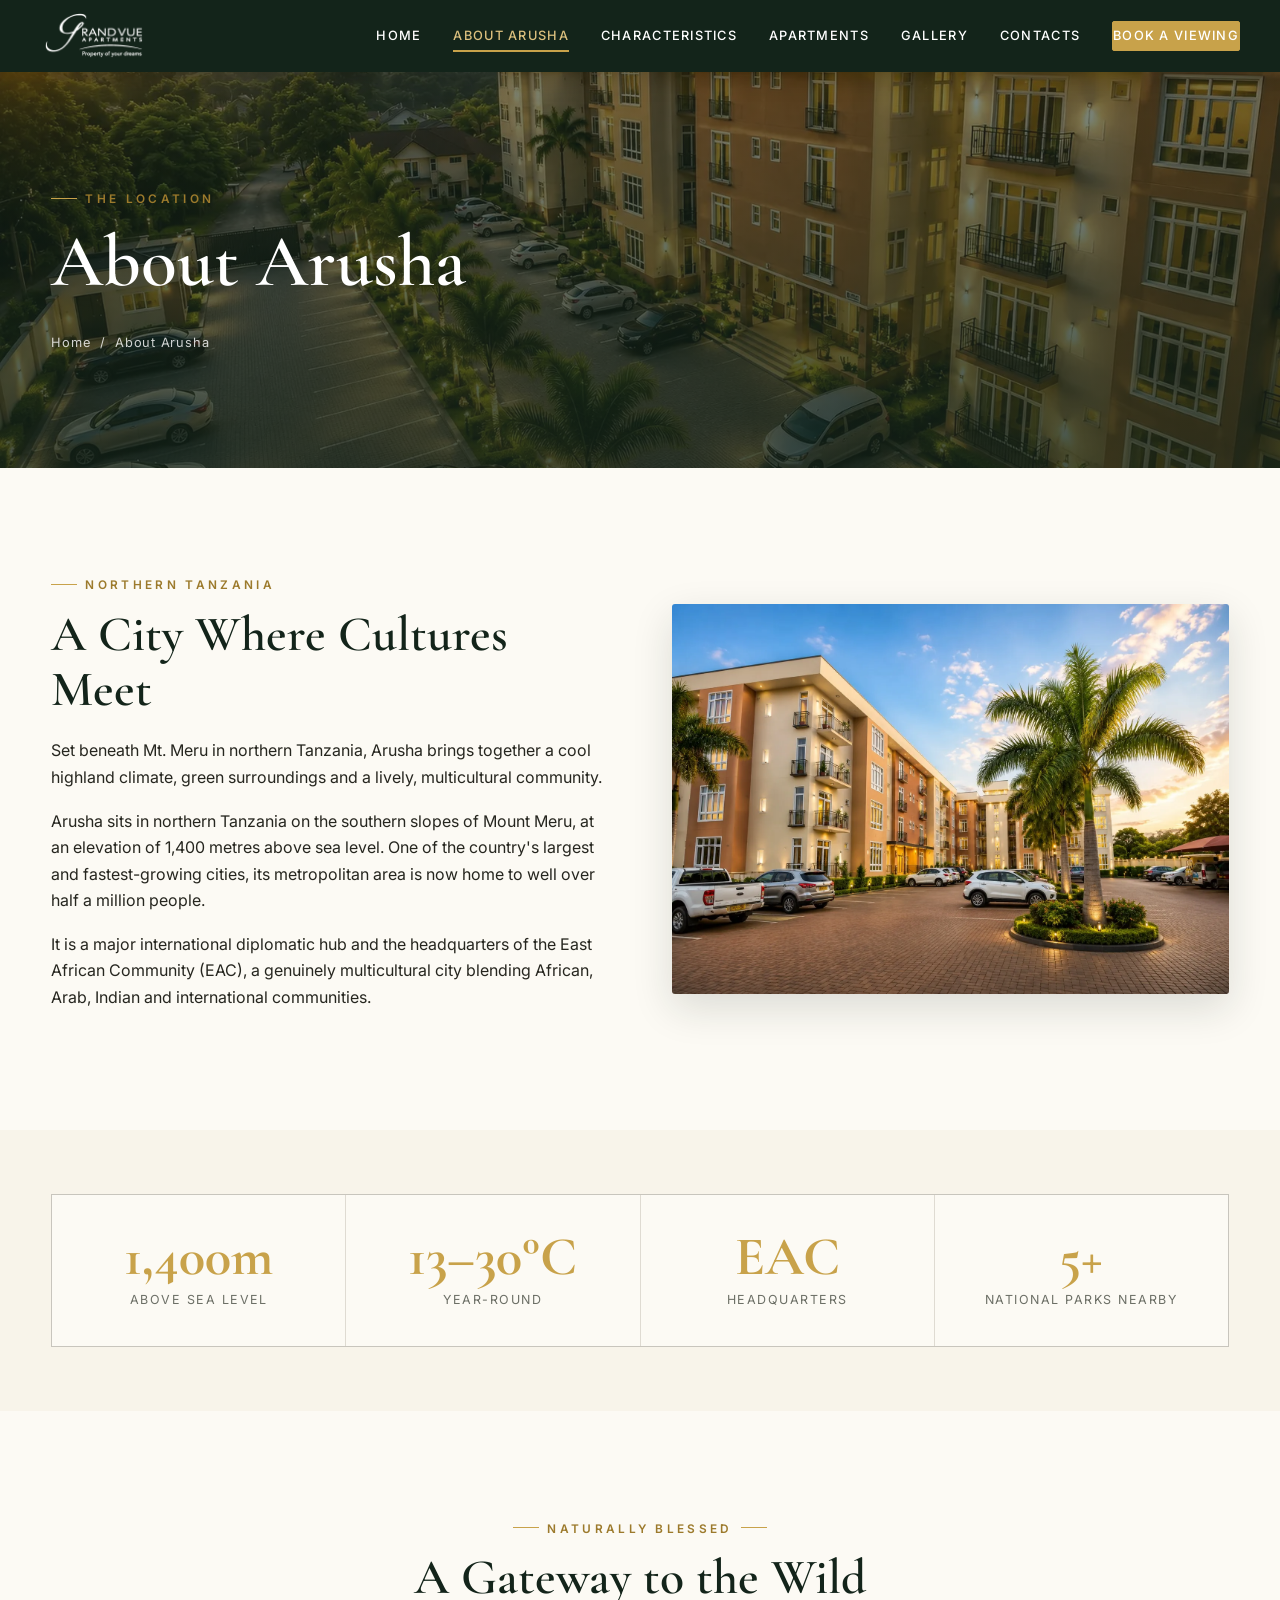
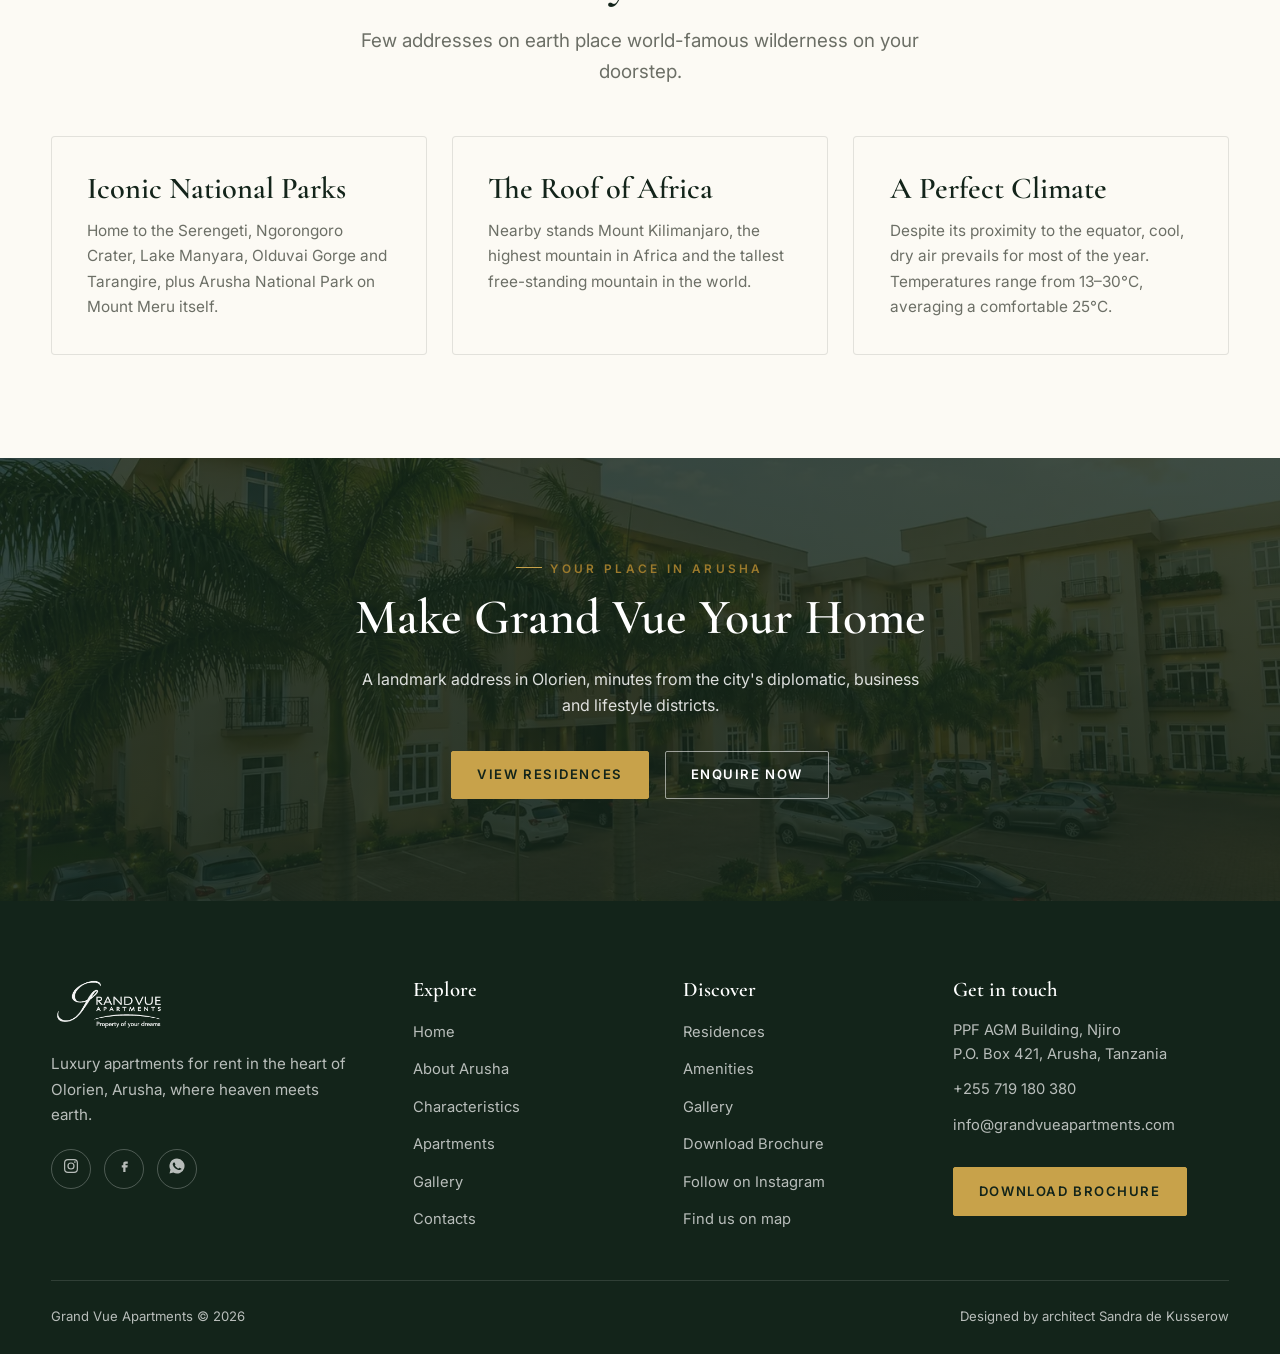
==== commit a4fa0df2: "Production polish: remove em-dashes, soften copy, fix og:image to live domain - Replace all em-dashe" ====
--- a/about-arusha.html
+++ b/about-arusha.html
@@ -4,7 +4,7 @@
 <meta charset="utf-8">
 <meta name="viewport" content="width=device-width,initial-scale=1">
 <title>About Arusha | Grand Vue Apartments</title>
-<meta name="description" content="Arusha — the cool-climate capital of northern Tanzania, headquarters of the East African Community and gateway to the Serengeti, Ngorongoro and Mt. Kilimanjaro.">
+<meta name="description" content="Arusha, the cool-climate capital of northern Tanzania, headquarters of the East African Community and gateway to the Serengeti, Ngorongoro and Mt. Kilimanjaro.">
 <link rel="icon" href="assets/img/logo.png">
 <link rel="preconnect" href="https://fonts.googleapis.com">
 <link rel="preconnect" href="https://fonts.gstatic.com" crossorigin>
@@ -14,9 +14,9 @@
 <meta property="og:type" content="website">
 <meta property="og:site_name" content="Grand Vue Apartments">
 <meta property="og:title" content="About Arusha | Grand Vue Apartments">
-<meta property="og:description" content="Arusha — the cool-climate capital of northern Tanzania, headquarters of the East African Community and gateway to the Serengeti, Ngorongoro and Mt. Kilimanjaro.">
+<meta property="og:description" content="Arusha, the cool-climate capital of northern Tanzania, headquarters of the East African Community and gateway to the Serengeti, Ngorongoro and Mt. Kilimanjaro.">
 <meta property="og:url" content="https://www.grandvueapartments.com/about-arusha.html">
-<meta property="og:image" content="https://garvchadha11-dev.github.io/grandvue-site/assets/img/grand-vue-apartments-exterior-front.jpg">
+<meta property="og:image" content="https://www.grandvueapartments.com/assets/img/grand-vue-apartments-exterior-front.jpg">
 <meta property="og:image:width" content="1537">
 <meta property="og:image:height" content="1023">
 <meta property="og:image:alt" content="Grand Vue Apartments exterior, Olorien, Arusha">
@@ -26,7 +26,7 @@
  "@context": "https://schema.org",
  "@type": "ApartmentComplex",
  "name": "Grand Vue Apartments",
- "description": "55 luxury residences for rent in the heart of Olorien, Arusha, Tanzania \u2014 furnished and unfurnished apartments from one-bedroom studios to five-bedroom duplexes, with swimming pool, gym, landscaped gardens and views of Mt. Meru and Mt. Kilimanjaro.",
+ "description": "55 luxury residences for rent in the heart of Olorien, Arusha, Tanzania, furnished and unfurnished one, two and three-bedroom apartments, with swimming pool, gym, landscaped gardens and views of Mt. Meru and Mt. Kilimanjaro.",
  "url": "https://www.grandvueapartments.com/",
  "telephone": "+255719180380",
  "email": "info@grandvueapartments.com",
@@ -133,11 +133,11 @@
 <section class="section">
   <div class="container split">
     <div data-reveal>
-      <span class="eyebrow">A Revival of the Senses</span>
-      <h2>Where the Rhythm of Nature Beats</h2>
-      <p>Discover the place where the heavens meet the earth — where the rhythm of nature pounds to the beat of an African drum and life is a revival of the senses.</p>
+      <span class="eyebrow">Northern Tanzania</span>
+      <h2>A City Where Cultures Meet</h2>
+      <p>Set beneath Mt. Meru in northern Tanzania, Arusha brings together a cool highland climate, green surroundings and a lively, multicultural community.</p>
       <p>Arusha sits in northern Tanzania on the southern slopes of Mount Meru, at an elevation of 1,400 metres above sea level. One of the country's largest and fastest-growing cities, its metropolitan area is now home to well over half a million people.</p>
-      <p>It is a major international diplomatic hub and the headquarters of the East African Community (EAC) — a genuinely multicultural city blending African, Arab, Indian and international communities.</p>
+      <p>It is a major international diplomatic hub and the headquarters of the East African Community (EAC), a genuinely multicultural city blending African, Arab, Indian and international communities.</p>
     </div>
     <div class="split-media" data-reveal data-delay="1">
       <img src="assets/img/grand-vue-apartments-exterior-palm-courtyard.webp" alt="Arusha residential setting at Grand Vue Apartments" width="1498" height="1050">
@@ -166,11 +166,11 @@
     <div class="grid grid-3">
       <div class="card" data-reveal>
         <h3>Iconic National Parks</h3>
-        <p>Home to the Serengeti, Ngorongoro Crater, Lake Manyara, Olduvai Gorge and Tarangire — plus Arusha National Park on Mount Meru itself.</p>
+        <p>Home to the Serengeti, Ngorongoro Crater, Lake Manyara, Olduvai Gorge and Tarangire, plus Arusha National Park on Mount Meru itself.</p>
       </div>
       <div class="card" data-reveal data-delay="1">
         <h3>The Roof of Africa</h3>
-        <p>Nearby stands Mount Kilimanjaro — the highest mountain in Africa and the tallest free-standing mountain in the world.</p>
+        <p>Nearby stands Mount Kilimanjaro, the highest mountain in Africa and the tallest free-standing mountain in the world.</p>
       </div>
       <div class="card" data-reveal data-delay="2">
         <h3>A Perfect Climate</h3>
@@ -197,7 +197,7 @@
     <div class="footer-top">
       <div>
         <img class="flogo" src="assets/img/logo.png" alt="Grand Vue Apartments" width="214" height="102">
-        <p class="ftagline">Luxury apartments for rent in the heart of Olorien, Arusha — where heaven meets earth.</p>
+        <p class="ftagline">Luxury apartments for rent in the heart of Olorien, Arusha, where heaven meets earth.</p>
         <div class="fsocial">
           <a href="https://www.instagram.com/grandvueapartments/" target="_blank" rel="noopener" aria-label="Instagram"><span data-icon="ig"></span></a>
           <a href="https://www.facebook.com/GrandVueApartmentsLimited" target="_blank" rel="noopener" aria-label="Facebook"><span data-icon="fb"></span></a>
--- a/assets/css/style.css
+++ b/assets/css/style.css
@@ -192,13 +192,13 @@
 .res-card:hover .arrow{color:var(--gold-dark)}
 
 /* ---------- Gallery ---------- */
-.gallery-grid{display:grid;grid-template-columns:repeat(3,1fr);gap:1rem}
+.gallery-grid{display:grid;grid-template-columns:repeat(3,1fr);gap:1rem;grid-auto-flow:dense}
 .gallery-grid .gitem{position:relative;overflow:hidden;border-radius:4px;cursor:pointer;aspect-ratio:16/10}
 .gallery-grid .gitem img{width:100%;height:100%;object-fit:cover;transition:transform .8s var(--ease)}
 .gallery-grid .gitem:hover img{transform:scale(1.08)}
 .gallery-grid .gitem::after{content:"⤢";position:absolute;inset:0;display:grid;place-items:center;color:#fff;font-size:1.6rem;background:rgba(19,36,26,.35);opacity:0;transition:.4s}
 .gallery-grid .gitem:hover::after{opacity:1}
-.gallery-grid .wide{grid-column:span 2}
+.gallery-grid .wide{grid-column:span 2;grid-row:span 2;aspect-ratio:auto}
 
 /* lightbox */
 .lightbox{position:fixed;inset:0;z-index:200;background:rgba(10,18,13,.94);display:none;align-items:center;justify-content:center;padding:4vw}
@@ -296,7 +296,7 @@
   .split.reverse .split-media{order:0}
   .split-media .badge{right:18px}
   .contact-grid{grid-template-columns:1fr}
-  .gallery-grid .wide{grid-column:span 1}
+  .gallery-grid .wide{grid-column:span 1;grid-row:span 1;aspect-ratio:16/10}
 }
 @media(max-width:720px){
   :root{--header-h:70px}
